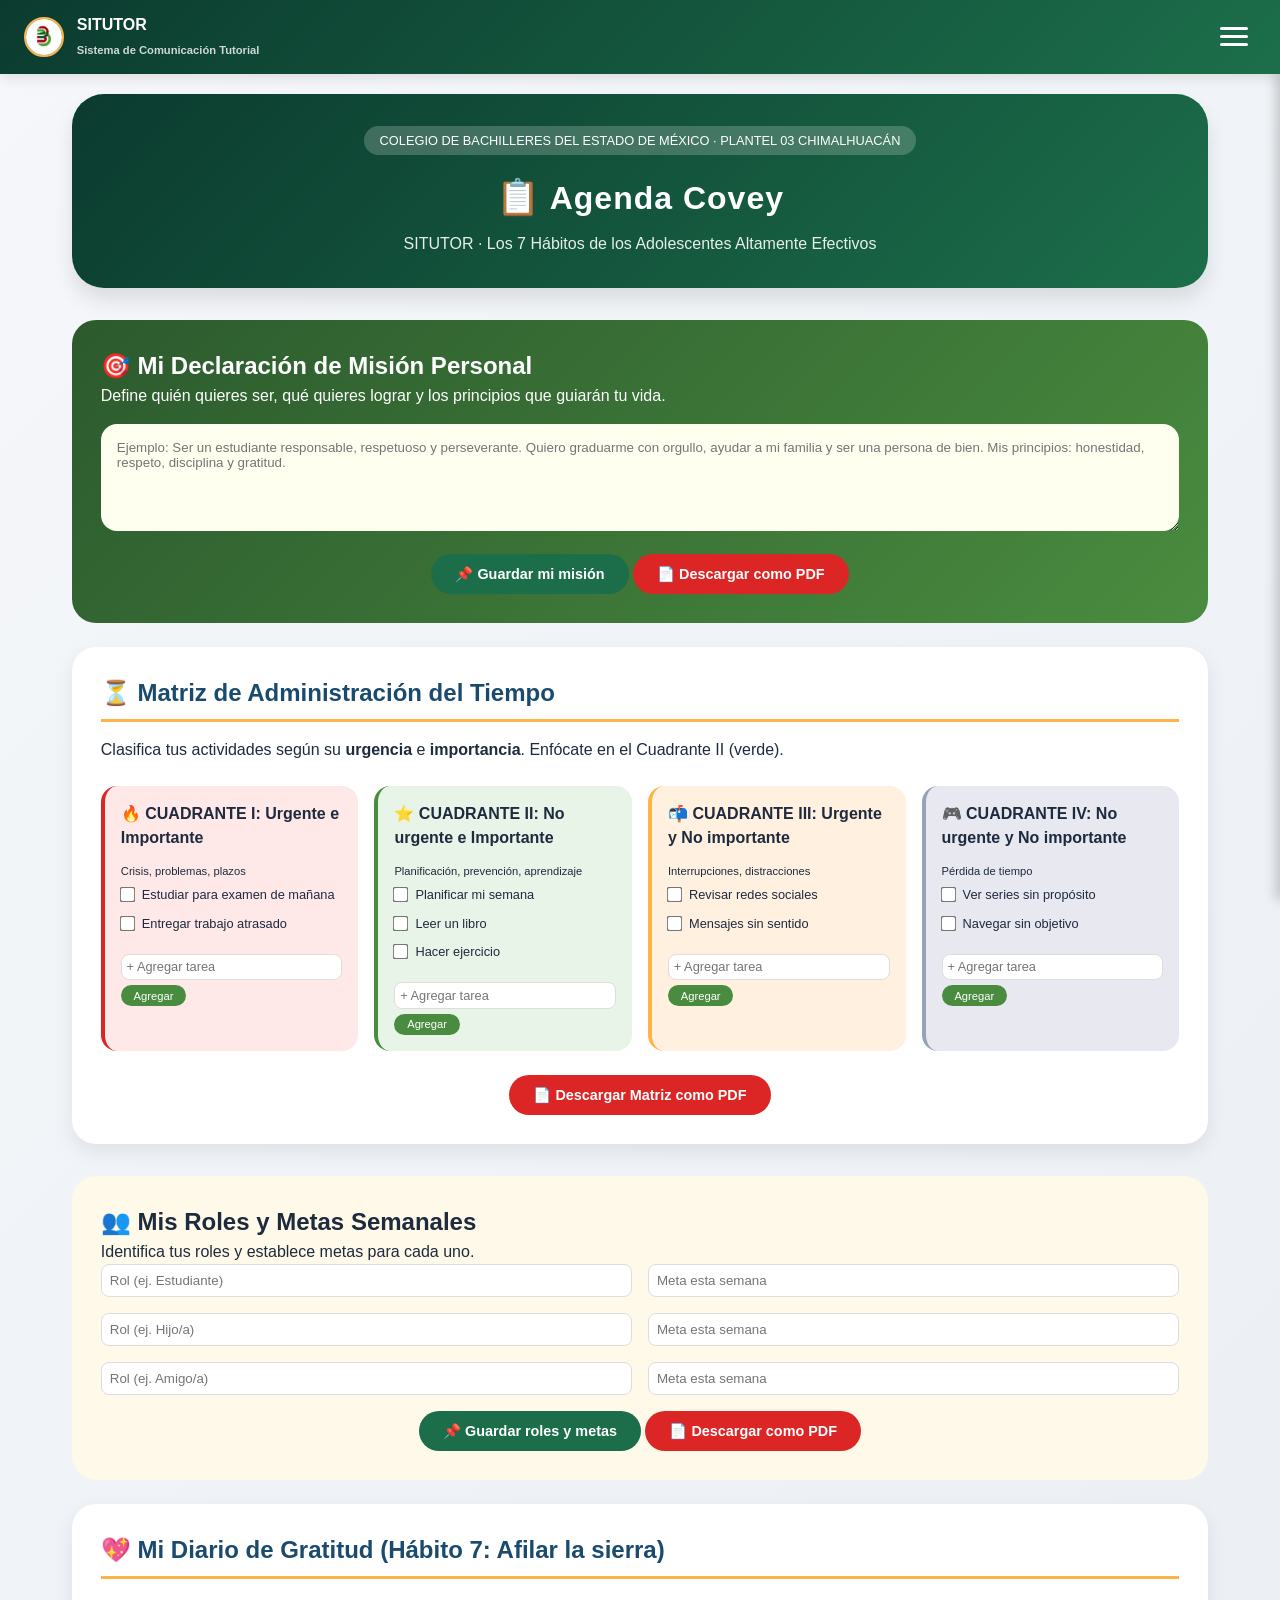
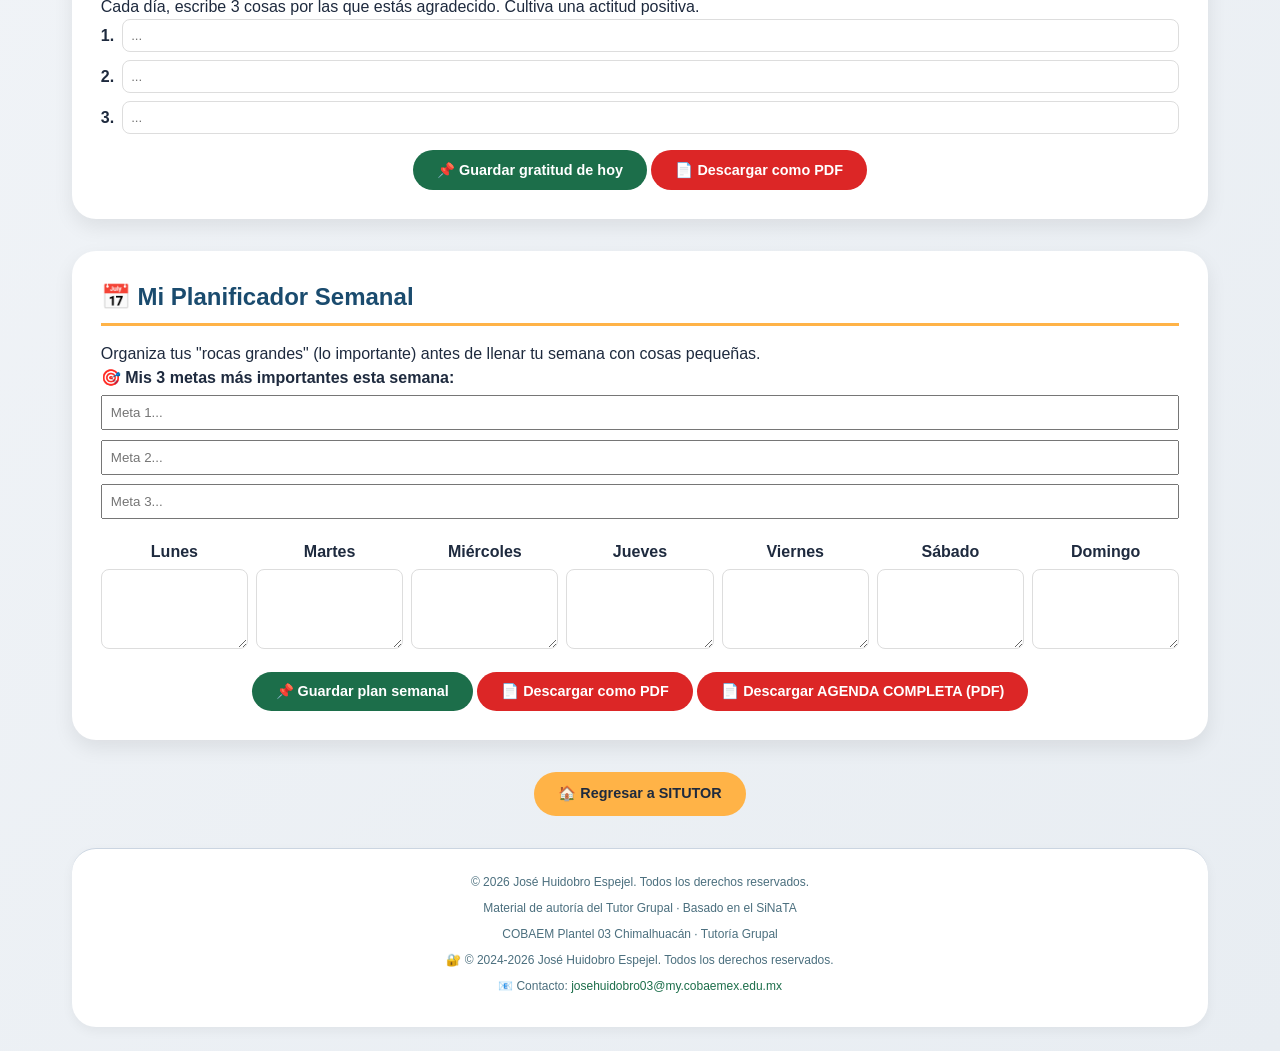
==== agenda_covey.html @ ee5efc5b "Add files via upload" ====
<!DOCTYPE html>
<html lang="es">
<head>
    <meta charset="UTF-8">
    <meta name="viewport" content="width=device-width, initial-scale=1.0, user-scalable=yes">
    <title>SITUTOR | Agenda Covey | Los 7 Hábitos | COBAEM</title>
    <style>
        * {
            margin: 0;
            padding: 0;
            box-sizing: border-box;
        }

        body {
            font-family: 'Segoe UI', Roboto, 'Helvetica Neue', sans-serif;
            background: linear-gradient(135deg, #f5f7fa 0%, #e8edf2 100%);
            color: #1e2a3e;
            line-height: 1.5;
            padding-top: 70px;
        }

        .container {
            max-width: 1200px;
            margin: 0 auto;
            padding: 1.5rem 2rem;
        }

        /* ========== MENÚ DE HAMBURGUESA FIJO ========== */
        .menu-fijo {
            position: fixed;
            top: 0;
            left: 0;
            width: 100%;
            background: linear-gradient(135deg, #0b3b2f 0%, #1c6e4a 100%);
            color: white;
            padding: 0.8rem 1.5rem;
            display: flex;
            justify-content: space-between;
            align-items: center;
            z-index: 1000;
            box-shadow: 0 4px 12px rgba(0,0,0,0.1);
        }

        .logo-menu {
            display: flex;
            align-items: center;
            gap: 0.8rem;
        }

        .logo-menu-img {
            width: 40px;
            height: 40px;
            border-radius: 50%;
            object-fit: cover;
            border: 2px solid #ffb347;
            background: white;
        }

        .logo-menu-text {
            font-weight: 600;
            font-size: 1rem;
        }

        .logo-menu-text small {
            font-size: 0.7rem;
            opacity: 0.8;
        }

        .hamburguesa {
            background: none;
            border: none;
            cursor: pointer;
            padding: 0.5rem;
            display: flex;
            flex-direction: column;
            gap: 5px;
            z-index: 1001;
        }

        .hamburguesa span {
            width: 28px;
            height: 3px;
            background: white;
            border-radius: 3px;
            transition: all 0.3s ease;
        }

        .hamburguesa.active span:nth-child(1) {
            transform: rotate(45deg) translate(5px, 6px);
        }

        .hamburguesa.active span:nth-child(2) {
            opacity: 0;
        }

        .hamburguesa.active span:nth-child(3) {
            transform: rotate(-45deg) translate(5px, -6px);
        }

        .menu-panel {
            position: fixed;
            top: 0;
            right: -280px;
            width: 280px;
            height: 100vh;
            background: linear-gradient(180deg, #0b3b2f 0%, #1c6e4a 100%);
            z-index: 999;
            transition: right 0.3s ease;
            padding-top: 5rem;
            box-shadow: -4px 0 12px rgba(0,0,0,0.2);
        }

        .menu-panel.open {
            right: 0;
        }

        .menu-panel ul {
            list-style: none;
            padding: 0 1rem;
        }

        .menu-panel li {
            margin-bottom: 1rem;
        }

        .menu-panel a {
            color: white;
            text-decoration: none;
            font-size: 1rem;
            font-weight: 500;
            display: flex;
            align-items: center;
            gap: 0.8rem;
            padding: 0.8rem;
            border-radius: 1rem;
            transition: background 0.2s;
        }

        .menu-panel a:hover {
            background: rgba(255,255,255,0.2);
        }

        .menu-overlay {
            position: fixed;
            top: 0;
            left: 0;
            width: 100%;
            height: 100%;
            background: rgba(0,0,0,0.5);
            z-index: 998;
            display: none;
        }

        .menu-overlay.active {
            display: block;
        }

        /* ========== HEADER PRINCIPAL ========== */
        .header {
            background: linear-gradient(135deg, #0b3b2f 0%, #1c6e4a 100%);
            color: white;
            border-radius: 2rem;
            padding: 2rem;
            margin-bottom: 2rem;
            text-align: center;
            box-shadow: 0 12px 20px rgba(0,0,0,0.1);
        }

        .header h1 {
            font-size: 2rem;
            margin-bottom: 0.5rem;
            letter-spacing: 1px;
        }

        .header h1 span {
            font-size: 2.2rem;
        }

        .header p {
            opacity: 0.9;
            font-size: 1rem;
            max-width: 700px;
            margin: 0 auto;
        }

        .school-badge {
            background: rgba(255,255,255,0.2);
            display: inline-block;
            padding: 0.3rem 1rem;
            border-radius: 40px;
            font-size: 0.8rem;
            margin-bottom: 1rem;
        }

        /* ========== SECCIONES ========== */
        .seccion {
            border-radius: 1.5rem;
            padding: 1.8rem;
            margin-bottom: 2rem;
            box-shadow: 0 8px 20px rgba(0,0,0,0.08);
            transition: transform 0.2s;
            background: white;
        }

        .seccion:hover {
            transform: translateY(-3px);
        }

        .seccion h2 {
            font-size: 1.5rem;
            margin-bottom: 1rem;
            display: flex;
            align-items: center;
            gap: 0.8rem;
            border-bottom: 3px solid #ffb347;
            padding-bottom: 0.5rem;
            color: #1a4b6e;
        }

        .seccion h3 {
            color: #2c7da0;
            margin: 1rem 0 0.5rem;
            font-size: 1.2rem;
        }

        /* Matriz de tiempo - 4 cuadrantes */
        .matriz-tiempo {
            display: grid;
            grid-template-columns: repeat(auto-fit, minmax(250px, 1fr));
            gap: 1rem;
            margin: 1.5rem 0;
        }

        .cuadrante {
            padding: 1rem;
            border-radius: 1rem;
            min-height: 220px;
        }

        .cuadrante h4 {
            margin-bottom: 0.8rem;
            font-size: 1rem;
        }

        .cuadrante ul {
            list-style: none;
            margin-bottom: 0.5rem;
        }

        .cuadrante li {
            font-size: 0.8rem;
            padding: 0.3rem 0;
            display: flex;
            align-items: center;
            gap: 0.5rem;
        }

        .cuadrante input[type="checkbox"] {
            transform: scale(1.2);
            cursor: pointer;
        }

        .cuadrante input[type="text"] {
            width: 100%;
            padding: 0.3rem;
            border: 1px solid #ddd;
            border-radius: 0.5rem;
            font-size: 0.8rem;
            margin-top: 0.5rem;
        }

        .cuadrante-i { background: #ffe8e8; border-left: 4px solid #dc2626; }
        .cuadrante-ii { background: #e8f4e8; border-left: 4px solid #4a8c3f; }
        .cuadrante-iii { background: #fff0e0; border-left: 4px solid #ffb347; }
        .cuadrante-iv { background: #e8e8f0; border-left: 4px solid #94a3b8; }

        /* Misión */
        .mision-section {
            background: linear-gradient(135deg, #2c5a2e 0%, #4a8c3f 100%);
            color: white;
            border-radius: 1.5rem;
            padding: 1.8rem;
            margin-bottom: 1.5rem;
        }

        .mision-section textarea {
            width: 100%;
            padding: 1rem;
            border-radius: 1rem;
            border: none;
            font-family: inherit;
            margin-top: 1rem;
            background: #fffff0;
            resize: vertical;
        }

        /* Roles */
        .roles-section {
            background: #fef9e8;
            border-radius: 1.5rem;
            padding: 1.8rem;
            margin-bottom: 1.5rem;
        }

        .rol-item {
            display: flex;
            gap: 1rem;
            margin-bottom: 1rem;
            flex-wrap: wrap;
        }

        .rol-item input {
            flex: 1;
            padding: 0.5rem;
            border: 1px solid #ddd;
            border-radius: 0.5rem;
        }

        /* Plan semanal */
        .plan-semanal-grid {
            display: grid;
            grid-template-columns: repeat(7, 1fr);
            gap: 0.5rem;
            margin-top: 1rem;
        }

        .plan-dia {
            text-align: center;
        }

        .plan-dia strong {
            display: block;
            margin-bottom: 0.3rem;
        }

        .plan-dia textarea {
            width: 100%;
            height: 80px;
            padding: 0.3rem;
            font-size: 0.7rem;
            border: 1px solid #ddd;
            border-radius: 0.5rem;
            resize: vertical;
        }

        /* Gratitud */
        .gratitud-item {
            display: flex;
            gap: 0.5rem;
            margin-bottom: 0.5rem;
            align-items: center;
        }

        .gratitud-item input {
            flex: 1;
            padding: 0.5rem;
            border: 1px solid #ddd;
            border-radius: 0.5rem;
        }

        /* Botones */
        .btn {
            padding: 0.7rem 1.5rem;
            border-radius: 2rem;
            font-weight: 600;
            text-decoration: none;
            display: inline-flex;
            align-items: center;
            gap: 0.5rem;
            cursor: pointer;
            border: none;
            font-size: 0.9rem;
        }

        .btn-primary {
            background: #1c6e4a;
            color: white;
        }

        .btn-primary:hover {
            background: #0f553b;
        }

        .btn-pdf {
            background: #dc2626;
            color: white;
        }

        .btn-pdf:hover {
            background: #b91c1c;
        }

        .btn-agregar {
            background: #4a8c3f;
            color: white;
            border: none;
            padding: 0.3rem 0.8rem;
            border-radius: 1rem;
            cursor: pointer;
            font-size: 0.7rem;
            margin-top: 0.3rem;
        }

        .botonera {
            display: flex;
            flex-wrap: wrap;
            gap: 1rem;
            justify-content: center;
            margin-top: 1rem;
        }

        .btn-regresar {
            background: #ffb347;
            color: #1e2a3e;
        }

        .btn-regresar:hover {
            background: #e6981a;
            color: white;
        }

        /* ========== FOOTER ========== */
        .footer {
            text-align: center;
            margin-top: 2rem;
            padding: 1.5rem 1rem;
            background: white;
            border-radius: 1.5rem;
            border-top: 1px solid #cbd5e1;
            box-shadow: 0 4px 12px rgba(0,0,0,0.05);
        }

        .footer-contenido {
            max-width: 800px;
            margin: 0 auto;
        }

        .footer p {
            margin-bottom: 0.5rem;
            font-size: 0.75rem;
            color: #4b6f7e;
        }

        .footer a {
            color: #1c6e4a;
            text-decoration: none;
        }

        .footer a:hover {
            text-decoration: underline;
        }

        @media (max-width: 750px) {
            .container {
                padding: 1rem;
            }
            .header h1 {
                font-size: 1.6rem;
            }
            .plan-semanal-grid {
                grid-template-columns: repeat(2, 1fr);
            }
            .matriz-tiempo {
                grid-template-columns: 1fr;
            }
            .rol-item {
                flex-direction: column;
            }
        }
    </style>
</head>
<body>
    <!-- MENÚ FIJO DE HAMBURGUESA -->
    <div class="menu-fijo">
        <div class="logo-menu">
            <img src="logo_tutor.png" alt="Logo" class="logo-menu-img" onerror="this.style.display='none'">
            <div class="logo-menu-text">
                SITUTOR<br>
                <small>Sistema de Comunicación Tutorial</small>
            </div>
        </div>
        <button class="hamburguesa" id="menuToggle">
            <span></span>
            <span></span>
            <span></span>
        </button>
    </div>

    <!-- Panel desplegable del menú -->
    <div class="menu-panel" id="menuPanel">
        <ul>
            <li><a href="index.html">🏠 Inicio</a></li>
            <li><a href="retroalimentacion_360.html">🔄 Retroalimentación 360°</a></li>
            <li><a href="index.html#seccion-recursos">📚 Recursos de apoyo</a></li>
            <li><a href="index.html#seccion-analisis">📊 Análisis de Tutoría</a></li>
        </ul>
    </div>
    <div class="menu-overlay" id="menuOverlay"></div>

    <div class="container">
        <!-- HEADER PRINCIPAL -->
        <div class="header">
            <div class="school-badge">COLEGIO DE BACHILLERES DEL ESTADO DE MÉXICO · PLANTEL 03 CHIMALHUACÁN</div>
            <h1><span>📋</span> Agenda Covey</h1>
            <p>SITUTOR · Los 7 Hábitos de los Adolescentes Altamente Efectivos</p>
        </div>

        <!-- MISIÓN PERSONAL -->
        <div class="mision-section">
            <h2 style="color:white; border-bottom-color:#ffb347;">🎯 Mi Declaración de Misión Personal</h2>
            <p style="color:white;">Define quién quieres ser, qué quieres lograr y los principios que guiarán tu vida.</p>
            <textarea id="misionTexto" rows="5" placeholder="Ejemplo: Ser un estudiante responsable, respetuoso y perseverante. Quiero graduarme con orgullo, ayudar a mi familia y ser una persona de bien. Mis principios: honestidad, respeto, disciplina y gratitud."></textarea>
            <div style="text-align: center; margin-top: 1rem;">
                <button class="btn btn-primary" onclick="guardarMision()">📌 Guardar mi misión</button>
                <button class="btn btn-pdf" onclick="generarPDF('mision')">📄 Descargar como PDF</button>
            </div>
        </div>

        <!-- MATRIZ DE TIEMPO (4 CUADRANTES) -->
        <div class="seccion">
            <h2>⏳ Matriz de Administración del Tiempo</h2>
            <p>Clasifica tus actividades según su <strong>urgencia</strong> e <strong>importancia</strong>. Enfócate en el Cuadrante II (verde).</p>
            
            <div class="matriz-tiempo">
                <div class="cuadrante cuadrante-i">
                    <h4>🔥 CUADRANTE I: Urgente e Importante</h4>
                    <p style="font-size:0.7rem;">Crisis, problemas, plazos</p>
                    <ul id="c1-lista">
                        <li><input type="checkbox"> Estudiar para examen de mañana</li>
                        <li><input type="checkbox"> Entregar trabajo atrasado</li>
                    </ul>
                    <input type="text" id="c1-nueva" placeholder="+ Agregar tarea">
                    <button class="btn-agregar" onclick="agregarTarea('c1-lista','c1-nueva')">Agregar</button>
                </div>
                <div class="cuadrante cuadrante-ii">
                    <h4>⭐ CUADRANTE II: No urgente e Importante</h4>
                    <p style="font-size:0.7rem;">Planificación, prevención, aprendizaje</p>
                    <ul id="c2-lista">
                        <li><input type="checkbox"> Planificar mi semana</li>
                        <li><input type="checkbox"> Leer un libro</li>
                        <li><input type="checkbox"> Hacer ejercicio</li>
                    </ul>
                    <input type="text" id="c2-nueva" placeholder="+ Agregar tarea">
                    <button class="btn-agregar" onclick="agregarTarea('c2-lista','c2-nueva')">Agregar</button>
                </div>
                <div class="cuadrante cuadrante-iii">
                    <h4>📬 CUADRANTE III: Urgente y No importante</h4>
                    <p style="font-size:0.7rem;">Interrupciones, distracciones</p>
                    <ul id="c3-lista">
                        <li><input type="checkbox"> Revisar redes sociales</li>
                        <li><input type="checkbox"> Mensajes sin sentido</li>
                    </ul>
                    <input type="text" id="c3-nueva" placeholder="+ Agregar tarea">
                    <button class="btn-agregar" onclick="agregarTarea('c3-lista','c3-nueva')">Agregar</button>
                </div>
                <div class="cuadrante cuadrante-iv">
                    <h4>🎮 CUADRANTE IV: No urgente y No importante</h4>
                    <p style="font-size:0.7rem;">Pérdida de tiempo</p>
                    <ul id="c4-lista">
                        <li><input type="checkbox"> Ver series sin propósito</li>
                        <li><input type="checkbox"> Navegar sin objetivo</li>
                    </ul>
                    <input type="text" id="c4-nueva" placeholder="+ Agregar tarea">
                    <button class="btn-agregar" onclick="agregarTarea('c4-lista','c4-nueva')">Agregar</button>
                </div>
            </div>
            <div style="text-align: center; margin-top: 1rem;">
                <button class="btn btn-pdf" onclick="generarPDF('matriz')">📄 Descargar Matriz como PDF</button>
            </div>
        </div>

        <!-- ROLES Y METAS -->
        <div class="roles-section">
            <h2>👥 Mis Roles y Metas Semanales</h2>
            <p>Identifica tus roles y establece metas para cada uno.</p>
            <div id="roles-container">
                <div class="rol-item"><input type="text" id="rol1" placeholder="Rol (ej. Estudiante)"><input type="text" id="meta1" placeholder="Meta esta semana"></div>
                <div class="rol-item"><input type="text" id="rol2" placeholder="Rol (ej. Hijo/a)"><input type="text" id="meta2" placeholder="Meta esta semana"></div>
                <div class="rol-item"><input type="text" id="rol3" placeholder="Rol (ej. Amigo/a)"><input type="text" id="meta3" placeholder="Meta esta semana"></div>
            </div>
            <div style="text-align: center;">
                <button class="btn btn-primary" onclick="guardarRoles()">📌 Guardar roles y metas</button>
                <button class="btn btn-pdf" onclick="generarPDF('roles')">📄 Descargar como PDF</button>
            </div>
        </div>

        <!-- DIARIO DE GRATITUD -->
        <div class="seccion">
            <h2>💖 Mi Diario de Gratitud (Hábito 7: Afilar la sierra)</h2>
            <p>Cada día, escribe 3 cosas por las que estás agradecido. Cultiva una actitud positiva.</p>
            <div class="gratitud-item"><strong>1.</strong> <input type="text" id="gratitud1" placeholder="..."></div>
            <div class="gratitud-item"><strong>2.</strong> <input type="text" id="gratitud2" placeholder="..."></div>
            <div class="gratitud-item"><strong>3.</strong> <input type="text" id="gratitud3" placeholder="..."></div>
            <div style="text-align: center; margin-top: 1rem;">
                <button class="btn btn-primary" onclick="guardarGratitud()">📌 Guardar gratitud de hoy</button>
                <button class="btn btn-pdf" onclick="generarPDF('gratitud')">📄 Descargar como PDF</button>
            </div>
        </div>

        <!-- PLANIFICADOR SEMANAL -->
        <div class="seccion">
            <h2>📅 Mi Planificador Semanal</h2>
            <p>Organiza tus "rocas grandes" (lo importante) antes de llenar tu semana con cosas pequeñas.</p>
            <div style="margin-bottom: 1rem;">
                <label><strong>🎯 Mis 3 metas más importantes esta semana:</strong></label>
                <input type="text" id="metaSemana1" style="width:100%; margin:0.3rem 0; padding:0.5rem;" placeholder="Meta 1...">
                <input type="text" id="metaSemana2" style="width:100%; margin:0.3rem 0; padding:0.5rem;" placeholder="Meta 2...">
                <input type="text" id="metaSemana3" style="width:100%; margin:0.3rem 0; padding:0.5rem;" placeholder="Meta 3...">
            </div>
            <div class="plan-semanal-grid">
                <div class="plan-dia"><strong>Lunes</strong><textarea id="lun" rows="3"></textarea></div>
                <div class="plan-dia"><strong>Martes</strong><textarea id="mar" rows="3"></textarea></div>
                <div class="plan-dia"><strong>Miércoles</strong><textarea id="mie" rows="3"></textarea></div>
                <div class="plan-dia"><strong>Jueves</strong><textarea id="jue" rows="3"></textarea></div>
                <div class="plan-dia"><strong>Viernes</strong><textarea id="vie" rows="3"></textarea></div>
                <div class="plan-dia"><strong>Sábado</strong><textarea id="sab" rows="3"></textarea></div>
                <div class="plan-dia"><strong>Domingo</strong><textarea id="dom" rows="3"></textarea></div>
            </div>
            <div style="text-align: center; margin-top: 1rem;">
                <button class="btn btn-primary" onclick="guardarPlanSemanal()">📌 Guardar plan semanal</button>
                <button class="btn btn-pdf" onclick="generarPDF('semanal')">📄 Descargar como PDF</button>
                <button class="btn btn-pdf" onclick="generarPDFCompleto()">📄 Descargar AGENDA COMPLETA (PDF)</button>
            </div>
        </div>

        <!-- BOTONES DE NAVEGACIÓN -->
        <div class="botonera">
            <a href="index.html" class="btn btn-regresar">🏠 Regresar a SITUTOR</a>
        </div>

        <!-- FOOTER -->
        <footer class="footer">
            <div class="footer-contenido">
                <p>© 2026 José Huidobro Espejel. Todos los derechos reservados.</p>
                <p>Material de autoría del Tutor Grupal · Basado en el SiNaTA</p>
                <p>COBAEM Plantel 03 Chimalhuacán · Tutoría Grupal</p>
                <p>🔐 © 2024-2026 José Huidobro Espejel. Todos los derechos reservados.</p>
                <p>📧 Contacto: <a href="mailto:josehuidobro03@my.cobaemex.edu.mx">josehuidobro03@my.cobaemex.edu.mx</a></p>
            </div>
        </footer>
    </div>

    <script>
        // ==================== MENÚ DE HAMBURGUESA ====================
        const menuToggle = document.getElementById('menuToggle');
        const menuPanel = document.getElementById('menuPanel');
        const menuOverlay = document.getElementById('menuOverlay');

        function closeMenu() {
            menuPanel.classList.remove('open');
            menuOverlay.classList.remove('active');
            menuToggle.classList.remove('active');
        }

        function openMenu() {
            menuPanel.classList.add('open');
            menuOverlay.classList.add('active');
            menuToggle.classList.add('active');
        }

        menuToggle.addEventListener('click', () => {
            if (menuPanel.classList.contains('open')) {
                closeMenu();
            } else {
                openMenu();
            }
        });

        menuOverlay.addEventListener('click', closeMenu);

        // ==================== AGREGAR TAREAS A MATRIZ ====================
        function agregarTarea(listaId, inputId) {
            const input = document.getElementById(inputId);
            const texto = input.value.trim();
            if (texto === "") return;
            const lista = document.getElementById(listaId);
            const nuevoItem = document.createElement('li');
            nuevoItem.innerHTML = `<input type="checkbox"> ${texto}`;
            lista.appendChild(nuevoItem);
            input.value = "";
            guardarMatriz();
        }

        function guardarMatriz() {
            const data = {
                c1: document.getElementById('c1-lista').innerHTML,
                c2: document.getElementById('c2-lista').innerHTML,
                c3: document.getElementById('c3-lista').innerHTML,
                c4: document.getElementById('c4-lista').innerHTML
            };
            localStorage.setItem('situtorMatrizCovey', JSON.stringify(data));
        }

        function cargarMatriz() {
            const guardado = localStorage.getItem('situtorMatrizCovey');
            if (guardado) {
                const data = JSON.parse(guardado);
                document.getElementById('c1-lista').innerHTML = data.c1;
                document.getElementById('c2-lista').innerHTML = data.c2;
                document.getElementById('c3-lista').innerHTML = data.c3;
                document.getElementById('c4-lista').innerHTML = data.c4;
            }
        }

        // ==================== MISIÓN ====================
        function guardarMision() {
            localStorage.setItem('situtorMisionPersonal', document.getElementById('misionTexto').value);
            alert('✅ Misión guardada en SITUTOR');
        }
        function cargarMision() {
            const m = localStorage.getItem('situtorMisionPersonal');
            if (m) document.getElementById('misionTexto').value = m;
        }

        // ==================== ROLES ====================
        function guardarRoles() {
            for(let i=1;i<=3;i++) {
                localStorage.setItem(`situtorRol${i}`, document.getElementById(`rol${i}`).value);
                localStorage.setItem(`situtorMeta${i}`, document.getElementById(`meta${i}`).value);
            }
            alert('✅ Roles y metas guardados en SITUTOR');
        }
        function cargarRoles() {
            for(let i=1;i<=3;i++) {
                const r = localStorage.getItem(`situtorRol${i}`);
                const m = localStorage.getItem(`situtorMeta${i}`);
                if(r) document.getElementById(`rol${i}`).value = r;
                if(m) document.getElementById(`meta${i}`).value = m;
            }
        }

        // ==================== GRATITUD ====================
        function guardarGratitud() {
            for(let i=1;i<=3;i++) {
                localStorage.setItem(`situtorGratitud${i}`, document.getElementById(`gratitud${i}`).value);
            }
            alert('✅ Gratitud guardada en SITUTOR');
        }
        function cargarGratitud() {
            for(let i=1;i<=3;i++) {
                const g = localStorage.getItem(`situtorGratitud${i}`);
                if(g) document.getElementById(`gratitud${i}`).value = g;
            }
        }

        // ==================== PLAN SEMANAL ====================
        function guardarPlanSemanal() {
            for(let i=1;i<=3;i++) localStorage.setItem(`situtorMetaSemana${i}`, document.getElementById(`metaSemana${i}`).value);
            const dias = ['lun','mar','mie','jue','vie','sab','dom'];
            dias.forEach(d => localStorage.setItem(`situtorPlan_${d}`, document.getElementById(d).value));
            alert('✅ Plan semanal guardado en SITUTOR');
        }
        function cargarPlanSemanal() {
            for(let i=1;i<=3;i++) {
                const m = localStorage.getItem(`situtorMetaSemana${i}`);
                if(m) document.getElementById(`metaSemana${i}`).value = m;
            }
            const dias = ['lun','mar','mie','jue','vie','sab','dom'];
            dias.forEach(d => {
                const p = localStorage.getItem(`situtorPlan_${d}`);
                if(p) document.getElementById(d).value = p;
            });
        }

        // ==================== GENERAR PDF POR SECCIÓN ====================
        function generarPDF(seccion) {
            let contenido = '';
            const fecha = new Date().toLocaleDateString();
            let nombreAlumno = prompt("Escribe tu nombre para personalizar el PDF:", "Mi nombre");
            if (!nombreAlumno) nombreAlumno = "Estudiante";

            if (seccion === 'matriz') {
                contenido = document.querySelector('.matriz-tiempo').cloneNode(true);
                contenido = `<h2>⏳ Matriz de Tiempo</h2>${contenido.outerHTML}<p>💡 Enfócate en el Cuadrante II (verde): planificación, prevención y aprendizaje.</p>`;
            } else if (seccion === 'mision') {
                const mision = document.getElementById('misionTexto').value || 'No has escrito tu misión aún.';
                contenido = `<h2>🎯 Mi Declaración de Misión Personal</h2><div style="background:#f0f7f0; padding:1rem; border-radius:1rem;"><p>${mision.replace(/\n/g, '<br>')}</p></div>`;
            } else if (seccion === 'roles') {
                let rolesHtml = '<h2>👥 Mis Roles y Metas</h2><table border="1" cellpadding="8" style="border-collapse:collapse; width:100%;"><tr><th>Rol</th><th>Meta esta semana</th></tr>';
                for(let i=1;i<=3;i++) {
                    const rol = document.getElementById(`rol${i}`).value || '_________________';
                    const meta = document.getElementById(`meta${i}`).value || '_________________';
                    rolesHtml += `<tr><td>${rol}</td><td>${meta}</td></tr>`;
                }
                rolesHtml += '</table>';
                contenido = rolesHtml;
            } else if (seccion === 'gratitud') {
                const g1 = document.getElementById('gratitud1').value || '_________________';
                const g2 = document.getElementById('gratitud2').value || '_________________';
                const g3 = document.getElementById('gratitud3').value || '_________________';
                contenido = `<h2>💖 Mi Diario de Gratitud</h2><ul><li>${g1}</li><li>${g2}</li><li>${g3}</li></ul>`;
            } else if (seccion === 'semanal') {
                const meta1 = document.getElementById('metaSemana1').value || '';
                const meta2 = document.getElementById('metaSemana2').value || '';
                const meta3 = document.getElementById('metaSemana3').value || '';
                let planHtml = `<h2>📅 Mi Planificador Semanal</h2><h3>🎯 Metas de la semana:</h3><ul><li>${meta1}</li><li>${meta2}</li><li>${meta3}</li></ul><h3>📅 Plan día a día:</h3><table border="1" cellpadding="5" style="border-collapse:collapse; width:100%;">`;
                const dias = ['lun','mar','mie','jue','vie','sab','dom'];
                const nombres = ['Lunes','Martes','Miércoles','Jueves','Viernes','Sábado','Domingo'];
                for(let i=0;i<dias.length;i++) {
                    const texto = document.getElementById(dias[i]).value || '_________________';
                    planHtml += `<tr><td style="width:100px;"><strong>${nombres[i]}</strong></td><td>${texto.replace(/\n/g, '<br>')}</td></tr>`;
                }
                planHtml += '</table>';
                contenido = planHtml;
            }

            const htmlCompleto = `<!DOCTYPE html>
            <html><head><meta charset="UTF-8"><title>SITUTOR - ${nombreAlumno}</title>
            <style>
                body { font-family: 'Segoe UI', Arial, sans-serif; margin: 2rem; }
                h1, h2 { color: #1a4b6e; }
                .header-pdf { text-align: center; margin-bottom: 2rem; }
                .footer-pdf { text-align: center; margin-top: 2rem; font-size: 0.7rem; border-top: 1px solid #ccc; padding-top: 1rem; }
                .cuadrante { padding: 0.5rem; margin-bottom: 1rem; border-radius: 0.5rem; }
                .cuadrante-i { background: #ffe8e8; }
                .cuadrante-ii { background: #e8f4e8; }
                .cuadrante-iii { background: #fff0e0; }
                .cuadrante-iv { background: #e8e8f0; }
                table { width: 100%; border-collapse: collapse; }
                th, td { border: 1px solid #cbd5e1; padding: 0.5rem; }
            </style>
            </head>
            <body>
            <div class="header-pdf"><h1>📋 SITUTOR - Agenda Covey</h1><p><strong>Alumno/a:</strong> ${nombreAlumno}</p><p><strong>Fecha:</strong> ${fecha}</p><p>COBAEM Plantel 03 Chimalhuacán · Tutor: José Huidobro Espejel</p></div>
            ${contenido}
            <div class="footer-pdf">
                <p>© 2026 José Huidobro Espejel. Todos los derechos reservados.</p>
                <p>Material de autoría del Tutor Grupal · Basado en el SiNaTA</p>
                <p>COBAEM Plantel 03 Chimalhuacán · Tutoría Grupal</p>
                <p>🔐 © 2024-2026 José Huidobro Espejel. Todos los derechos reservados.</p>
            </div>
            </body></html>`;

            const ventana = window.open('', '_blank');
            if (!ventana) { alert('❌ Permite ventanas emergentes'); return; }
            ventana.document.write(htmlCompleto);
            ventana.document.close();
            setTimeout(() => { ventana.print(); }, 500);
        }

        function generarPDFCompleto() {
            const fecha = new Date().toLocaleDateString();
            let nombreAlumno = prompt("Escribe tu nombre para personalizar el PDF:", "Mi nombre");
            if (!nombreAlumno) nombreAlumno = "Estudiante";
            
            const matrizHTML = document.querySelector('.matriz-tiempo').cloneNode(true).outerHTML;
            const mision = document.getElementById('misionTexto').value || 'No definida';
            let rolesHtml = '<table border="1" cellpadding="8" style="border-collapse:collapse; width:100%;"><tr><th>Rol</th><th>Meta</th></tr>';
            for(let i=1;i<=3;i++) {
                rolesHtml += `<tr><td>${document.getElementById(`rol${i}`).value || '___'}</td><td>${document.getElementById(`meta${i}`).value || '___'}</td></tr>`;
            }
            rolesHtml += '</table>';
            const g1 = document.getElementById('gratitud1').value || '___';
            const g2 = document.getElementById('gratitud2').value || '___';
            const g3 = document.getElementById('gratitud3').value || '___';
            const meta1 = document.getElementById('metaSemana1').value || '';
            const meta2 = document.getElementById('metaSemana2').value || '';
            const meta3 = document.getElementById('metaSemana3').value || '';
            
            let planHtml = `<h3>Metas:</h3><ul><li>${meta1}</li><li>${meta2}</li><li>${meta3}</li></ul><h3>Plan diario:</h3><ul>`;
            const dias = ['lun','mar','mie','jue','vie','sab','dom'];
            const nombres = ['Lunes','Martes','Miércoles','Jueves','Viernes','Sábado','Domingo'];
            for(let i=0;i<dias.length;i++) {
                planHtml += `<li><strong>${nombres[i]}:</strong> ${document.getElementById(dias[i]).value || '___'}</li>`;
            }
            planHtml += '</ul>';
            
            const htmlCompleto = `<!DOCTYPE html>
            <html><head><meta charset="UTF-8"><title>SITUTOR Agenda Completa</title>
            <style>body{font-family:'Segoe UI',Arial;margin:2rem;} h1{color:#1a4b6e;text-align:center;}</style>
            </head><body>
            <h1>📋 SITUTOR - Agenda Covey</h1>
            <p><strong>Alumno:</strong> ${nombreAlumno}</p><p><strong>Fecha:</strong> ${fecha}</p>
            <h2>🎯 Mi Misión</h2><p>${mision.replace(/\n/g, '<br>')}</p>
            <h2>⏳ Matriz de Tiempo</h2>${matrizHTML}
            <h2>👥 Roles y Metas</h2>${rolesHtml}
            <h2>💖 Diario de Gratitud</h2><ul><li>${g1}</li><li>${g2}</li><li>${g3}</li></ul>
            <h2>📅 Planificador Semanal</h2>${planHtml}
            <div class="footer-pdf" style="text-align:center; margin-top:2rem;">
                <p>© 2026 José Huidobro Espejel. Todos los derechos reservados.</p>
                <p>Material de autoría del Tutor Grupal · Basado en el SiNaTA</p>
                <p>COBAEM Plantel 03 Chimalhuacán · Tutoría Grupal</p>
                <p>🔐 © 2024-2026 José Huidobro Espejel. Todos los derechos reservados.</p>
            </div>
            </body></html>`;
            
            const ventana = window.open('', '_blank');
            if (!ventana) { alert('❌ Permite ventanas emergentes'); return; }
            ventana.document.write(htmlCompleto);
            ventana.document.close();
            setTimeout(() => { ventana.print(); }, 500);
        }

        // ==================== AUTO GUARDADO Y CARGA INICIAL ====================
        function setupAutoSave() {
            const cuadrantes = ['c1-lista', 'c2-lista', 'c3-lista', 'c4-lista'];
            cuadrantes.forEach(c => {
                const observer = new MutationObserver(() => guardarMatriz());
                observer.observe(document.getElementById(c), { childList: true, subtree: true });
            });
        }

        cargarMatriz();
        cargarMision();
        cargarRoles();
        cargarGratitud();
        cargarPlanSemanal();
        setupAutoSave();
    </script>
</body>
</html>
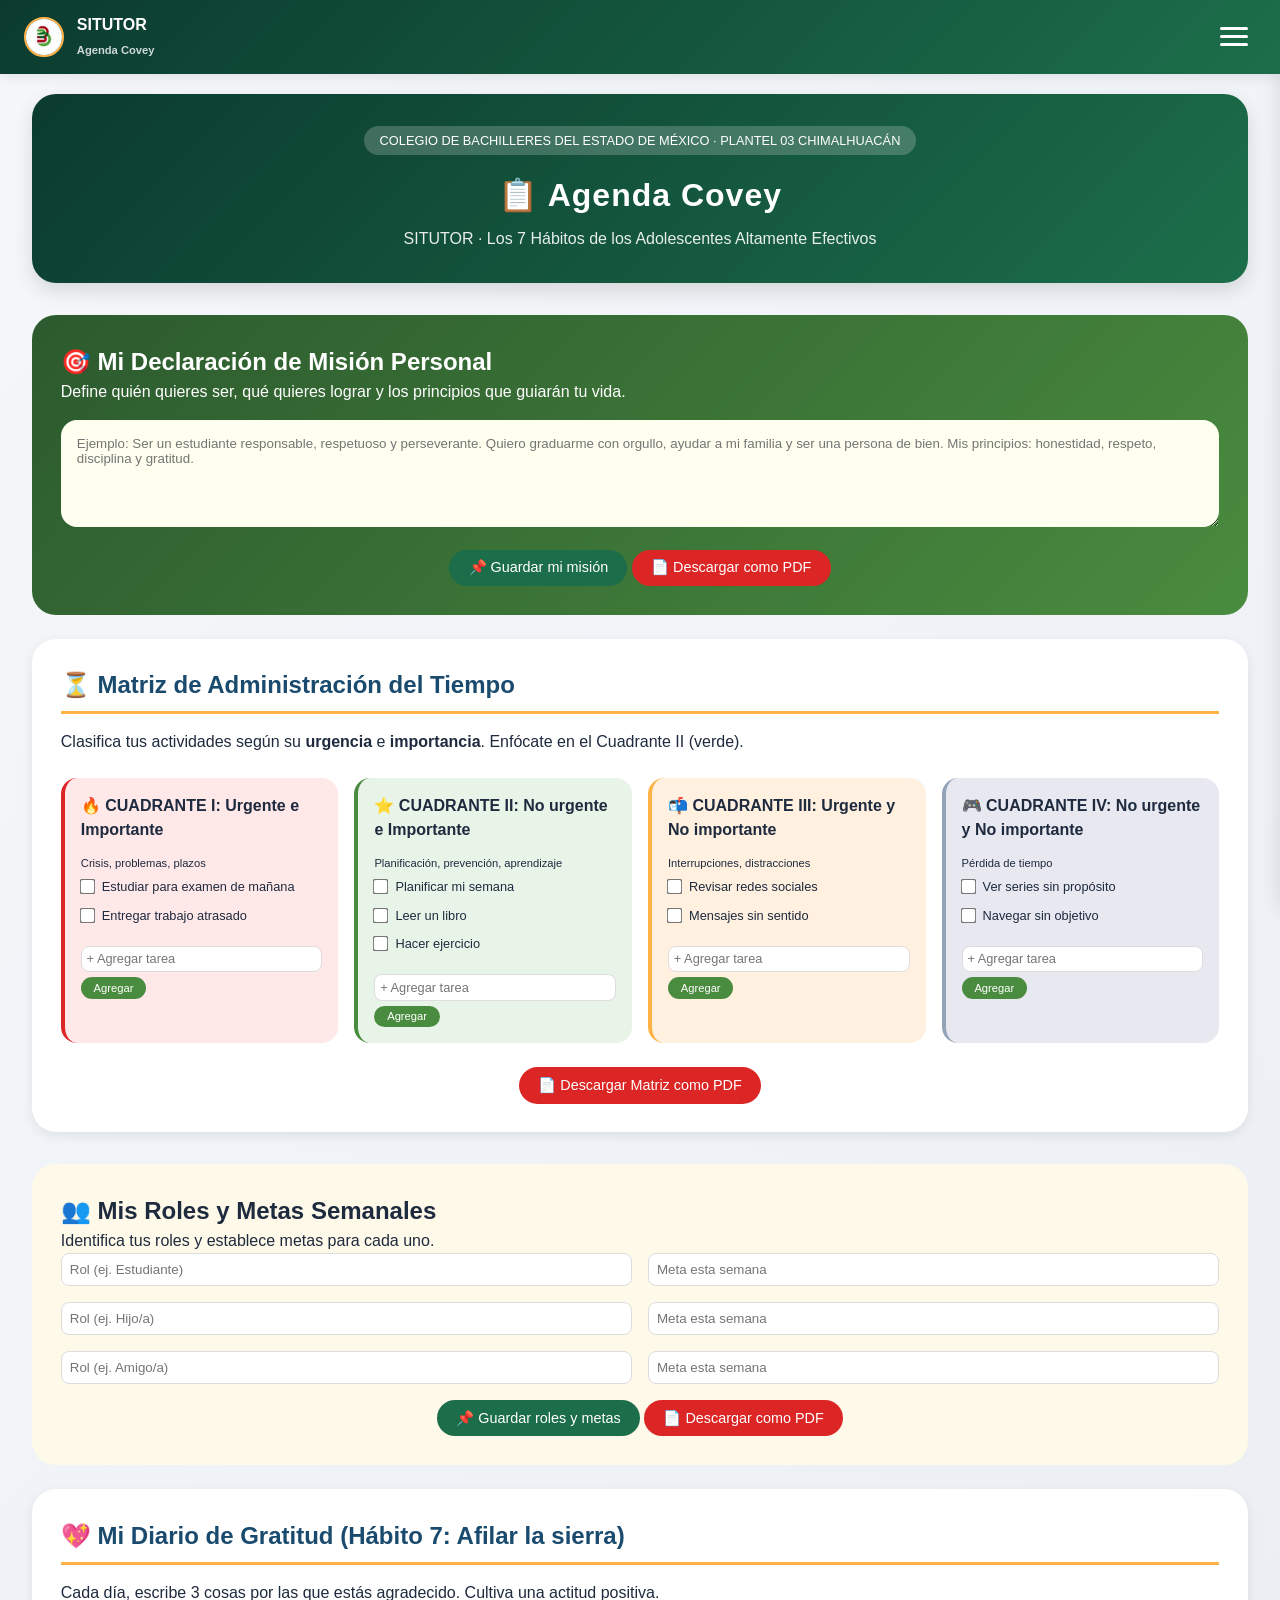
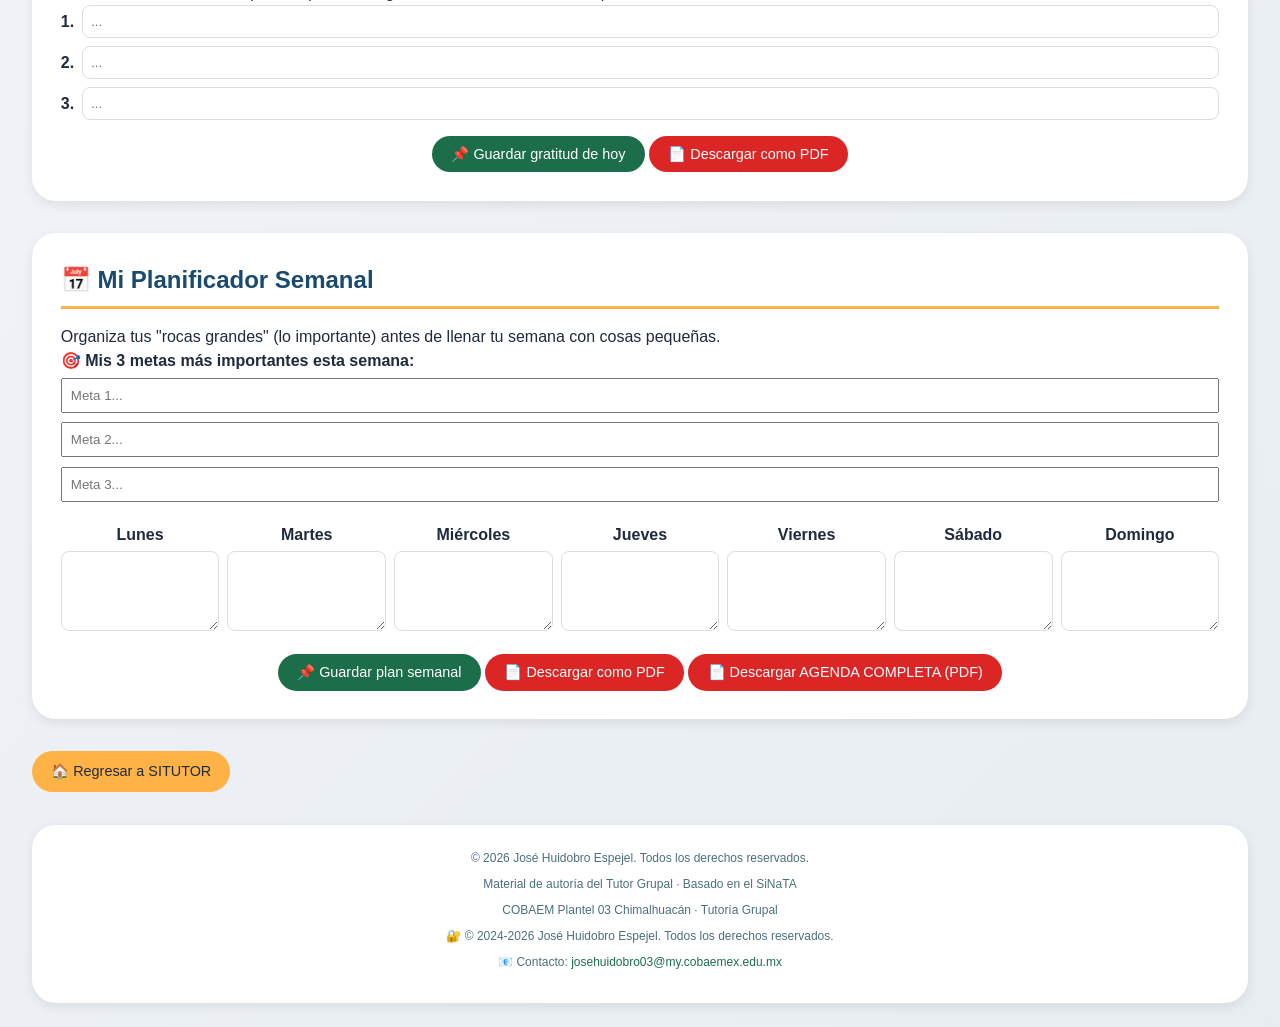
==== commit e39d5a93: "Add files via upload" ====
--- a/agenda_covey.html
+++ b/agenda_covey.html
@@ -4,225 +4,12 @@
     <meta charset="UTF-8">
     <meta name="viewport" content="width=device-width, initial-scale=1.0, user-scalable=yes">
     <title>SITUTOR | Agenda Covey | Los 7 Hábitos | COBAEM</title>
+    
+    <!-- CSS externo común -->
+    <link rel="stylesheet" href="situtor.css">
+    
+    <!-- Estilos específicos de la agenda -->
     <style>
-        * {
-            margin: 0;
-            padding: 0;
-            box-sizing: border-box;
-        }
-
-        body {
-            font-family: 'Segoe UI', Roboto, 'Helvetica Neue', sans-serif;
-            background: linear-gradient(135deg, #f5f7fa 0%, #e8edf2 100%);
-            color: #1e2a3e;
-            line-height: 1.5;
-            padding-top: 70px;
-        }
-
-        .container {
-            max-width: 1200px;
-            margin: 0 auto;
-            padding: 1.5rem 2rem;
-        }
-
-        /* ========== MENÚ DE HAMBURGUESA FIJO ========== */
-        .menu-fijo {
-            position: fixed;
-            top: 0;
-            left: 0;
-            width: 100%;
-            background: linear-gradient(135deg, #0b3b2f 0%, #1c6e4a 100%);
-            color: white;
-            padding: 0.8rem 1.5rem;
-            display: flex;
-            justify-content: space-between;
-            align-items: center;
-            z-index: 1000;
-            box-shadow: 0 4px 12px rgba(0,0,0,0.1);
-        }
-
-        .logo-menu {
-            display: flex;
-            align-items: center;
-            gap: 0.8rem;
-        }
-
-        .logo-menu-img {
-            width: 40px;
-            height: 40px;
-            border-radius: 50%;
-            object-fit: cover;
-            border: 2px solid #ffb347;
-            background: white;
-        }
-
-        .logo-menu-text {
-            font-weight: 600;
-            font-size: 1rem;
-        }
-
-        .logo-menu-text small {
-            font-size: 0.7rem;
-            opacity: 0.8;
-        }
-
-        .hamburguesa {
-            background: none;
-            border: none;
-            cursor: pointer;
-            padding: 0.5rem;
-            display: flex;
-            flex-direction: column;
-            gap: 5px;
-            z-index: 1001;
-        }
-
-        .hamburguesa span {
-            width: 28px;
-            height: 3px;
-            background: white;
-            border-radius: 3px;
-            transition: all 0.3s ease;
-        }
-
-        .hamburguesa.active span:nth-child(1) {
-            transform: rotate(45deg) translate(5px, 6px);
-        }
-
-        .hamburguesa.active span:nth-child(2) {
-            opacity: 0;
-        }
-
-        .hamburguesa.active span:nth-child(3) {
-            transform: rotate(-45deg) translate(5px, -6px);
-        }
-
-        .menu-panel {
-            position: fixed;
-            top: 0;
-            right: -280px;
-            width: 280px;
-            height: 100vh;
-            background: linear-gradient(180deg, #0b3b2f 0%, #1c6e4a 100%);
-            z-index: 999;
-            transition: right 0.3s ease;
-            padding-top: 5rem;
-            box-shadow: -4px 0 12px rgba(0,0,0,0.2);
-        }
-
-        .menu-panel.open {
-            right: 0;
-        }
-
-        .menu-panel ul {
-            list-style: none;
-            padding: 0 1rem;
-        }
-
-        .menu-panel li {
-            margin-bottom: 1rem;
-        }
-
-        .menu-panel a {
-            color: white;
-            text-decoration: none;
-            font-size: 1rem;
-            font-weight: 500;
-            display: flex;
-            align-items: center;
-            gap: 0.8rem;
-            padding: 0.8rem;
-            border-radius: 1rem;
-            transition: background 0.2s;
-        }
-
-        .menu-panel a:hover {
-            background: rgba(255,255,255,0.2);
-        }
-
-        .menu-overlay {
-            position: fixed;
-            top: 0;
-            left: 0;
-            width: 100%;
-            height: 100%;
-            background: rgba(0,0,0,0.5);
-            z-index: 998;
-            display: none;
-        }
-
-        .menu-overlay.active {
-            display: block;
-        }
-
-        /* ========== HEADER PRINCIPAL ========== */
-        .header {
-            background: linear-gradient(135deg, #0b3b2f 0%, #1c6e4a 100%);
-            color: white;
-            border-radius: 2rem;
-            padding: 2rem;
-            margin-bottom: 2rem;
-            text-align: center;
-            box-shadow: 0 12px 20px rgba(0,0,0,0.1);
-        }
-
-        .header h1 {
-            font-size: 2rem;
-            margin-bottom: 0.5rem;
-            letter-spacing: 1px;
-        }
-
-        .header h1 span {
-            font-size: 2.2rem;
-        }
-
-        .header p {
-            opacity: 0.9;
-            font-size: 1rem;
-            max-width: 700px;
-            margin: 0 auto;
-        }
-
-        .school-badge {
-            background: rgba(255,255,255,0.2);
-            display: inline-block;
-            padding: 0.3rem 1rem;
-            border-radius: 40px;
-            font-size: 0.8rem;
-            margin-bottom: 1rem;
-        }
-
-        /* ========== SECCIONES ========== */
-        .seccion {
-            border-radius: 1.5rem;
-            padding: 1.8rem;
-            margin-bottom: 2rem;
-            box-shadow: 0 8px 20px rgba(0,0,0,0.08);
-            transition: transform 0.2s;
-            background: white;
-        }
-
-        .seccion:hover {
-            transform: translateY(-3px);
-        }
-
-        .seccion h2 {
-            font-size: 1.5rem;
-            margin-bottom: 1rem;
-            display: flex;
-            align-items: center;
-            gap: 0.8rem;
-            border-bottom: 3px solid #ffb347;
-            padding-bottom: 0.5rem;
-            color: #1a4b6e;
-        }
-
-        .seccion h3 {
-            color: #2c7da0;
-            margin: 1rem 0 0.5rem;
-            font-size: 1.2rem;
-        }
-
         /* Matriz de tiempo - 4 cuadrantes */
         .matriz-tiempo {
             display: grid;
@@ -358,38 +145,7 @@
             border-radius: 0.5rem;
         }
 
-        /* Botones */
-        .btn {
-            padding: 0.7rem 1.5rem;
-            border-radius: 2rem;
-            font-weight: 600;
-            text-decoration: none;
-            display: inline-flex;
-            align-items: center;
-            gap: 0.5rem;
-            cursor: pointer;
-            border: none;
-            font-size: 0.9rem;
-        }
-
-        .btn-primary {
-            background: #1c6e4a;
-            color: white;
-        }
-
-        .btn-primary:hover {
-            background: #0f553b;
-        }
-
-        .btn-pdf {
-            background: #dc2626;
-            color: white;
-        }
-
-        .btn-pdf:hover {
-            background: #b91c1c;
-        }
-
+        /* Botón agregar */
         .btn-agregar {
             background: #4a8c3f;
             color: white;
@@ -401,62 +157,7 @@
             margin-top: 0.3rem;
         }
 
-        .botonera {
-            display: flex;
-            flex-wrap: wrap;
-            gap: 1rem;
-            justify-content: center;
-            margin-top: 1rem;
-        }
-
-        .btn-regresar {
-            background: #ffb347;
-            color: #1e2a3e;
-        }
-
-        .btn-regresar:hover {
-            background: #e6981a;
-            color: white;
-        }
-
-        /* ========== FOOTER ========== */
-        .footer {
-            text-align: center;
-            margin-top: 2rem;
-            padding: 1.5rem 1rem;
-            background: white;
-            border-radius: 1.5rem;
-            border-top: 1px solid #cbd5e1;
-            box-shadow: 0 4px 12px rgba(0,0,0,0.05);
-        }
-
-        .footer-contenido {
-            max-width: 800px;
-            margin: 0 auto;
-        }
-
-        .footer p {
-            margin-bottom: 0.5rem;
-            font-size: 0.75rem;
-            color: #4b6f7e;
-        }
-
-        .footer a {
-            color: #1c6e4a;
-            text-decoration: none;
-        }
-
-        .footer a:hover {
-            text-decoration: underline;
-        }
-
         @media (max-width: 750px) {
-            .container {
-                padding: 1rem;
-            }
-            .header h1 {
-                font-size: 1.6rem;
-            }
             .plan-semanal-grid {
                 grid-template-columns: repeat(2, 1fr);
             }
@@ -474,19 +175,11 @@
     <div class="menu-fijo">
         <div class="logo-menu">
             <img src="logo_tutor.png" alt="Logo" class="logo-menu-img" onerror="this.style.display='none'">
-            <div class="logo-menu-text">
-                SITUTOR<br>
-                <small>Sistema de Comunicación Tutorial</small>
-            </div>
-        </div>
-        <button class="hamburguesa" id="menuToggle">
-            <span></span>
-            <span></span>
-            <span></span>
-        </button>
+            <div class="logo-menu-text">SITUTOR<br><small>Agenda Covey</small></div>
+        </div>
+        <button class="hamburguesa" id="menuToggle"><span></span><span></span><span></span></button>
     </div>
 
-    <!-- Panel desplegable del menú -->
     <div class="menu-panel" id="menuPanel">
         <ul>
             <li><a href="index.html">🏠 Inicio</a></li>
@@ -501,7 +194,7 @@
         <!-- HEADER PRINCIPAL -->
         <div class="header">
             <div class="school-badge">COLEGIO DE BACHILLERES DEL ESTADO DE MÉXICO · PLANTEL 03 CHIMALHUACÁN</div>
-            <h1><span>📋</span> Agenda Covey</h1>
+            <h1>📋 Agenda Covey</h1>
             <p>SITUTOR · Los 7 Hábitos de los Adolescentes Altamente Efectivos</p>
         </div>
 
@@ -641,31 +334,13 @@
     </div>
 
     <script>
-        // ==================== MENÚ DE HAMBURGUESA ====================
+        // Menú de hamburguesa
         const menuToggle = document.getElementById('menuToggle');
         const menuPanel = document.getElementById('menuPanel');
         const menuOverlay = document.getElementById('menuOverlay');
-
-        function closeMenu() {
-            menuPanel.classList.remove('open');
-            menuOverlay.classList.remove('active');
-            menuToggle.classList.remove('active');
-        }
-
-        function openMenu() {
-            menuPanel.classList.add('open');
-            menuOverlay.classList.add('active');
-            menuToggle.classList.add('active');
-        }
-
-        menuToggle.addEventListener('click', () => {
-            if (menuPanel.classList.contains('open')) {
-                closeMenu();
-            } else {
-                openMenu();
-            }
-        });
-
+        function closeMenu() { menuPanel.classList.remove('open'); menuOverlay.classList.remove('active'); menuToggle.classList.remove('active'); }
+        function openMenu() { menuPanel.classList.add('open'); menuOverlay.classList.add('active'); menuToggle.classList.add('active'); }
+        menuToggle.addEventListener('click', () => { menuPanel.classList.contains('open') ? closeMenu() : openMenu(); });
         menuOverlay.addEventListener('click', closeMenu);
 
         // ==================== AGREGAR TAREAS A MATRIZ ====================
@@ -845,7 +520,7 @@
             
             const matrizHTML = document.querySelector('.matriz-tiempo').cloneNode(true).outerHTML;
             const mision = document.getElementById('misionTexto').value || 'No definida';
-            let rolesHtml = '<table border="1" cellpadding="8" style="border-collapse:collapse; width:100%;"><tr><th>Rol</th><th>Meta</th></tr>';
+            let rolesHtml = '<table border="1" cellpadding="8" style="border-collapse:collapse; width:100%;"><tr><th>Rol</th><th>Meta</th><tr>';
             for(let i=1;i<=3;i++) {
                 rolesHtml += `<tr><td>${document.getElementById(`rol${i}`).value || '___'}</td><td>${document.getElementById(`meta${i}`).value || '___'}</td></tr>`;
             }
--- a/situtor.css
+++ b/situtor.css
@@ -0,0 +1,1018 @@
+/* ========================================
+   SITUTOR - ESTILOS GLOBALES
+   Sistema de Comunicación Tutorial
+   Versión: 2.0 (con utilidades y componentes)
+   Autor: José Huidobro Espejel
+   ======================================== */
+
+/* ========== VARIABLES CSS ========== */
+:root {
+    /* Colores primarios */
+    --color-primary: #1a4b6e;
+    --color-primary-dark: #0e3a55;
+    --color-primary-light: #2c7da0;
+    
+    /* Colores secundarios */
+    --color-secondary: #ffb347;
+    --color-secondary-dark: #e6981a;
+    
+    /* Colores de estado */
+    --color-success: #4a8c3f;
+    --color-danger: #dc2626;
+    --color-warning: #f39c12;
+    --color-info: #2c7da0;
+    
+    /* Colores neutrales */
+    --color-gray-100: #f8fafc;
+    --color-gray-200: #eef2f5;
+    --color-gray-300: #e2edf2;
+    --color-gray-400: #cbd5e1;
+    --color-gray-500: #94a3b8;
+    --color-gray-600: #4b6f7e;
+    --color-gray-700: #2c3e44;
+    --color-gray-800: #1e2a3e;
+    
+    /* Espaciado */
+    --spacing-1: 0.25rem;
+    --spacing-2: 0.5rem;
+    --spacing-3: 0.75rem;
+    --spacing-4: 1rem;
+    --spacing-5: 1.25rem;
+    --spacing-6: 1.5rem;
+    --spacing-8: 2rem;
+    --spacing-10: 2.5rem;
+    --spacing-12: 3rem;
+    
+    /* Bordes */
+    --radius-sm: 0.5rem;
+    --radius-md: 1rem;
+    --radius-lg: 1.5rem;
+    --radius-xl: 2rem;
+    --radius-full: 9999px;
+    
+    /* Sombras */
+    --shadow-sm: 0 1px 2px rgba(0,0,0,0.05);
+    --shadow-md: 0 4px 12px rgba(0,0,0,0.08);
+    --shadow-lg: 0 8px 20px rgba(0,0,0,0.12);
+    --shadow-xl: 0 12px 25px rgba(0,0,0,0.15);
+}
+
+/* ========== RESET Y BASE ========== */
+* {
+    margin: 0;
+    padding: 0;
+    box-sizing: border-box;
+}
+
+body {
+    font-family: 'Segoe UI', Roboto, 'Helvetica Neue', sans-serif;
+    background: linear-gradient(135deg, #f5f7fa 0%, #e8edf2 100%);
+    color: var(--color-gray-800);
+    line-height: 1.5;
+    padding-top: 70px;
+}
+
+.container {
+    max-width: 1300px;
+    margin: 0 auto;
+    padding: 1.5rem 2rem;
+}
+
+/* ========== MENÚ DE HAMBURGUESA FIJO ========== */
+.menu-fijo {
+    position: fixed;
+    top: 0;
+    left: 0;
+    width: 100%;
+    background: linear-gradient(135deg, #0b3b2f 0%, #1c6e4a 100%);
+    color: white;
+    padding: 0.8rem 1.5rem;
+    display: flex;
+    justify-content: space-between;
+    align-items: center;
+    z-index: 1000;
+    box-shadow: var(--shadow-md);
+}
+
+.logo-menu {
+    display: flex;
+    align-items: center;
+    gap: 0.8rem;
+}
+
+.logo-menu-img {
+    width: 40px;
+    height: 40px;
+    border-radius: 50%;
+    object-fit: cover;
+    border: 2px solid var(--color-secondary);
+    background: white;
+}
+
+.logo-menu-text {
+    font-weight: 600;
+    font-size: 1rem;
+}
+
+.logo-menu-text small {
+    font-size: 0.7rem;
+    opacity: 0.8;
+}
+
+.hamburguesa {
+    background: none;
+    border: none;
+    cursor: pointer;
+    padding: 0.5rem;
+    display: flex;
+    flex-direction: column;
+    gap: 5px;
+    z-index: 1001;
+}
+
+.hamburguesa span {
+    width: 28px;
+    height: 3px;
+    background: white;
+    border-radius: 3px;
+    transition: all 0.3s ease;
+}
+
+.hamburguesa.active span:nth-child(1) {
+    transform: rotate(45deg) translate(5px, 6px);
+}
+
+.hamburguesa.active span:nth-child(2) {
+    opacity: 0;
+}
+
+.hamburguesa.active span:nth-child(3) {
+    transform: rotate(-45deg) translate(5px, -6px);
+}
+
+.menu-panel {
+    position: fixed;
+    top: 0;
+    right: -280px;
+    width: 280px;
+    height: 100vh;
+    background: linear-gradient(180deg, #0b3b2f 0%, #1c6e4a 100%);
+    z-index: 999;
+    transition: right 0.3s ease;
+    padding-top: 5rem;
+    box-shadow: var(--shadow-lg);
+}
+
+.menu-panel.open {
+    right: 0;
+}
+
+.menu-panel ul {
+    list-style: none;
+    padding: 0 1rem;
+}
+
+.menu-panel li {
+    margin-bottom: 1rem;
+}
+
+.menu-panel a {
+    color: white;
+    text-decoration: none;
+    font-size: 1rem;
+    font-weight: 500;
+    display: flex;
+    align-items: center;
+    gap: 0.8rem;
+    padding: 0.8rem;
+    border-radius: var(--radius-md);
+    transition: background 0.2s;
+}
+
+.menu-panel a:hover {
+    background: rgba(255,255,255,0.2);
+}
+
+.menu-overlay {
+    position: fixed;
+    top: 0;
+    left: 0;
+    width: 100%;
+    height: 100%;
+    background: rgba(0,0,0,0.5);
+    z-index: 998;
+    display: none;
+}
+
+.menu-overlay.active {
+    display: block;
+}
+
+/* ========== HEADER PRINCIPAL ========== */
+.header {
+    background: linear-gradient(135deg, #0b3b2f 0%, #1c6e4a 100%);
+    color: white;
+    border-radius: var(--radius-lg);
+    padding: 2rem;
+    margin-bottom: 2rem;
+    text-align: center;
+    box-shadow: var(--shadow-lg);
+}
+
+.header h1 {
+    font-size: 2rem;
+    margin-bottom: 0.5rem;
+    letter-spacing: 1px;
+}
+
+.header p {
+    opacity: 0.9;
+    font-size: 1rem;
+    max-width: 700px;
+    margin: 0 auto;
+}
+
+.school-badge {
+    background: rgba(255,255,255,0.2);
+    display: inline-block;
+    padding: 0.3rem 1rem;
+    border-radius: var(--radius-full);
+    font-size: 0.8rem;
+    margin-bottom: 1rem;
+}
+
+/* ========== SECCIONES Y TARJETAS BASE ========== */
+.seccion {
+    border-radius: var(--radius-lg);
+    padding: 1.8rem;
+    margin-bottom: 2rem;
+    box-shadow: var(--shadow-md);
+    transition: transform 0.2s;
+    background: white;
+}
+
+.seccion:hover {
+    transform: translateY(-3px);
+}
+
+.seccion h2 {
+    font-size: 1.5rem;
+    margin-bottom: 1rem;
+    display: flex;
+    align-items: center;
+    gap: 0.8rem;
+    border-bottom: 3px solid var(--color-secondary);
+    padding-bottom: 0.5rem;
+    color: var(--color-primary);
+}
+
+.card {
+    background: white;
+    border-radius: var(--radius-lg);
+    padding: 1.8rem;
+    margin-bottom: 1.5rem;
+    box-shadow: var(--shadow-md);
+    border: 1px solid var(--color-gray-300);
+}
+
+.card h2 {
+    color: var(--color-primary);
+    font-size: 1.4rem;
+    margin-bottom: 1rem;
+    display: flex;
+    align-items: center;
+    gap: 0.5rem;
+    border-bottom: 2px solid var(--color-secondary);
+    padding-bottom: 0.5rem;
+}
+
+/* ========== BOTONES ========== */
+.btn {
+    display: inline-flex;
+    align-items: center;
+    justify-content: center;
+    gap: 0.5rem;
+    background: #1c6e4a;
+    color: white;
+    padding: 0.6rem 1.2rem;
+    border-radius: var(--radius-full);
+    font-weight: 500;
+    text-decoration: none;
+    transition: all 0.2s;
+    font-size: 0.9rem;
+    border: none;
+    cursor: pointer;
+}
+
+.btn:hover {
+    transform: scale(1.02);
+    background: #0f553b;
+}
+
+.btn-primary {
+    background: #1c6e4a;
+    color: white;
+}
+
+.btn-primary:hover {
+    background: #0f553b;
+}
+
+.btn-secondary {
+    background: var(--color-secondary);
+    color: var(--color-gray-800);
+}
+
+.btn-secondary:hover {
+    background: var(--color-secondary-dark);
+    color: white;
+}
+
+.btn-pdf {
+    background: var(--color-danger);
+    color: white;
+}
+
+.btn-pdf:hover {
+    background: #b91c1c;
+}
+
+.btn-outline {
+    background: white;
+    border: 2px solid var(--color-primary-light);
+    color: var(--color-primary-light);
+}
+
+.btn-outline:hover {
+    background: var(--color-primary-light);
+    color: white;
+}
+
+.btn-regresar {
+    background: var(--color-secondary);
+    color: var(--color-gray-800);
+}
+
+.btn-regresar:hover {
+    background: var(--color-secondary-dark);
+    color: white;
+}
+
+.btn-360 {
+    background: #4a8c3f;
+    color: white;
+}
+
+.btn-360:hover {
+    background: #2c5a2e;
+}
+
+.btn-recurso {
+    background: #b85c00;
+    color: white;
+}
+
+.btn-recurso:hover {
+    background: #8c4500;
+}
+
+.btn-taller {
+    background: var(--color-primary-light);
+    color: white;
+}
+
+.btn-taller:hover {
+    background: var(--color-primary);
+}
+
+.btn-analisis {
+    background: var(--color-primary-light);
+    color: white;
+}
+
+.btn-analisis:hover {
+    background: var(--color-primary);
+}
+
+/* ========== FOOTER ========== */
+.footer {
+    text-align: center;
+    margin-top: 2rem;
+    padding: 1.5rem 1rem;
+    background: white;
+    border-radius: var(--radius-lg);
+    border-top: 1px solid var(--color-gray-300);
+    box-shadow: var(--shadow-md);
+}
+
+.footer-contenido {
+    max-width: 800px;
+    margin: 0 auto;
+}
+
+.footer p {
+    margin-bottom: 0.5rem;
+    font-size: 0.75rem;
+    color: var(--color-gray-600);
+}
+
+.footer a {
+    color: #1c6e4a;
+    text-decoration: none;
+}
+
+.footer a:hover {
+    text-decoration: underline;
+}
+
+/* ========== FORMULARIOS Y GRIDS ========== */
+.forms-grid {
+    display: grid;
+    grid-template-columns: repeat(auto-fit, minmax(300px, 1fr));
+    gap: 1.5rem;
+    margin: 1rem 0;
+}
+
+.form-card {
+    background: var(--color-gray-100);
+    border-radius: var(--radius-lg);
+    padding: 1.5rem;
+    text-align: center;
+    transition: transform 0.2s;
+    border: 1px solid var(--color-gray-300);
+}
+
+.form-card:hover {
+    transform: translateY(-5px);
+}
+
+.form-card h3 {
+    font-size: 1.4rem;
+    margin-bottom: 0.5rem;
+    color: var(--color-primary);
+}
+
+.badge {
+    background: #e9ecef;
+    border-radius: var(--radius-full);
+    padding: 0.2rem 0.8rem;
+    font-size: 0.7rem;
+    font-weight: 600;
+    display: inline-block;
+    margin-bottom: 1rem;
+}
+
+.badge-docente {
+    background: #e8f0fe;
+    color: #1a5d9c;
+}
+
+.badge-alumno {
+    background: #e6f4ea;
+    color: #1e6f3f;
+}
+
+.auth-note {
+    background: #e8f0fe;
+    border-radius: 12px;
+    padding: 0.5rem 1rem;
+    font-size: 0.7rem;
+    color: #1a5d9c;
+    display: inline-flex;
+    align-items: center;
+    gap: 0.4rem;
+    margin-top: 0.8rem;
+}
+
+/* ========== RECURSOS Y ANÁLISIS ========== */
+.recursos-grid {
+    display: grid;
+    grid-template-columns: repeat(auto-fit, minmax(280px, 1fr));
+    gap: 1.5rem;
+    margin: 1rem 0;
+}
+
+.recurso-card {
+    background: linear-gradient(135deg, var(--color-gray-100) 0%, #ffffff 100%);
+    border-radius: var(--radius-lg);
+    padding: 1.5rem;
+    text-align: center;
+    transition: transform 0.2s;
+    border: 1px solid var(--color-gray-300);
+    display: flex;
+    flex-direction: column;
+    height: 100%;
+}
+
+.recurso-card:hover {
+    transform: translateY(-5px);
+}
+
+.recurso-card h3 {
+    font-size: 1.2rem;
+    margin: 0.5rem 0;
+    color: var(--color-primary);
+}
+
+.recurso-card p {
+    font-size: 0.85rem;
+    margin: 0.5rem 0;
+    flex-grow: 1;
+}
+
+.analisis-grid {
+    display: grid;
+    grid-template-columns: repeat(auto-fit, minmax(280px, 1fr));
+    gap: 1.5rem;
+    margin: 1rem 0;
+}
+
+.analisis-card {
+    background: var(--color-gray-100);
+    border-radius: 1.2rem;
+    padding: 1.2rem;
+    text-align: center;
+    transition: transform 0.2s;
+    border: 1px solid var(--color-gray-300);
+    display: flex;
+    flex-direction: column;
+    height: 100%;
+    cursor: pointer;
+}
+
+.analisis-card:hover {
+    transform: translateY(-5px);
+    background: #eef2f5;
+}
+
+.analisis-card h3 {
+    font-size: 1.2rem;
+    margin: 0.5rem 0;
+    color: var(--color-primary);
+}
+
+.analisis-card p {
+    font-size: 0.85rem;
+    margin: 0.5rem 0;
+    flex-grow: 1;
+}
+
+.icono-analisis {
+    font-size: 2.5rem;
+}
+
+/* ========== ACCIONES DE MEDIACIÓN ========== */
+.grid-acciones {
+    display: flex;
+    flex-wrap: wrap;
+    gap: 1rem;
+    margin-top: 1rem;
+}
+
+.accion-item {
+    flex: 1;
+    min-width: 180px;
+    background: var(--color-gray-100);
+    border-radius: var(--radius-md);
+    padding: 1rem;
+    text-align: center;
+    border: 1px solid var(--color-gray-300);
+}
+
+.accion-item .icono {
+    font-size: 1.8rem;
+}
+
+/* ========== TABLAS ========== */
+.roles-table {
+    overflow-x: auto;
+    margin: 1rem 0;
+}
+
+table {
+    width: 100%;
+    border-collapse: collapse;
+    font-size: 0.85rem;
+}
+
+th {
+    background: #eef2f5;
+    padding: 0.8rem;
+    text-align: left;
+    font-weight: 600;
+    color: #1e4a3a;
+}
+
+td {
+    padding: 0.8rem;
+    border-bottom: 1px solid #dee2e6;
+    vertical-align: top;
+}
+
+/* ========== INDICADORES ========== */
+.indicadores-grid {
+    display: grid;
+    grid-template-columns: repeat(auto-fit, minmax(150px, 1fr));
+    gap: 1rem;
+    margin-top: 1rem;
+}
+
+.indicador {
+    background: var(--color-gray-100);
+    border-radius: var(--radius-md);
+    padding: 1rem;
+    text-align: center;
+    border: 1px solid var(--color-gray-300);
+}
+
+.indicador .numero {
+    font-size: 2rem;
+    font-weight: 700;
+    color: #1c6e4a;
+}
+
+/* ========== NOTAS Y ADVERTENCIAS ========== */
+.warning-note {
+    background: #fff7e5;
+    border-left: 4px solid var(--color-warning);
+    padding: 1rem;
+    border-radius: var(--radius-md);
+    margin: 1rem 0;
+    font-size: 0.85rem;
+}
+
+.highlight-note {
+    background: #e6f4ea;
+    border-left: 4px solid #1c6e4a;
+    padding: 1rem;
+    border-radius: var(--radius-md);
+    margin: 1rem 0;
+    font-size: 0.85rem;
+}
+
+/* ========== OVERLAY DE CONTRASEÑA ========== */
+.password-overlay {
+    position: fixed;
+    top: 0;
+    left: 0;
+    width: 100%;
+    height: 100%;
+    background: rgba(0,0,0,0.85);
+    display: flex;
+    justify-content: center;
+    align-items: center;
+    z-index: 2000;
+}
+
+.password-modal {
+    background: white;
+    border-radius: var(--radius-xl);
+    padding: 2rem;
+    text-align: center;
+    max-width: 350px;
+    width: 90%;
+    box-shadow: var(--shadow-xl);
+}
+
+.password-modal h3 {
+    color: var(--color-primary);
+    margin-bottom: 1rem;
+}
+
+.password-modal input {
+    width: 100%;
+    padding: 0.8rem;
+    margin: 0.5rem 0;
+    border: 1px solid var(--color-gray-400);
+    border-radius: var(--radius-md);
+    font-size: 1rem;
+}
+
+.password-modal button {
+    background: #1c6e4a;
+    color: white;
+    border: none;
+    padding: 0.8rem;
+    border-radius: var(--radius-xl);
+    font-weight: 600;
+    cursor: pointer;
+    width: 100%;
+    margin-top: 0.5rem;
+}
+
+.error-msg {
+    color: var(--color-danger);
+    margin-top: 0.5rem;
+    font-size: 0.8rem;
+}
+
+/* ========== CLASES UTILITARIAS ========== */
+
+/* Espaciado (Margin y Padding) */
+.m-0 { margin: 0; }
+.m-1 { margin: var(--spacing-1); }
+.m-2 { margin: var(--spacing-2); }
+.m-3 { margin: var(--spacing-3); }
+.m-4 { margin: var(--spacing-4); }
+.m-5 { margin: var(--spacing-5); }
+.m-6 { margin: var(--spacing-6); }
+
+.mt-1 { margin-top: var(--spacing-1); }
+.mt-2 { margin-top: var(--spacing-2); }
+.mt-3 { margin-top: var(--spacing-3); }
+.mt-4 { margin-top: var(--spacing-4); }
+.mt-5 { margin-top: var(--spacing-5); }
+.mt-6 { margin-top: var(--spacing-6); }
+
+.mb-1 { margin-bottom: var(--spacing-1); }
+.mb-2 { margin-bottom: var(--spacing-2); }
+.mb-3 { margin-bottom: var(--spacing-3); }
+.mb-4 { margin-bottom: var(--spacing-4); }
+.mb-5 { margin-bottom: var(--spacing-5); }
+.mb-6 { margin-bottom: var(--spacing-6); }
+
+.ml-1 { margin-left: var(--spacing-1); }
+.ml-2 { margin-left: var(--spacing-2); }
+.mr-1 { margin-right: var(--spacing-1); }
+.mr-2 { margin-right: var(--spacing-2); }
+
+.p-1 { padding: var(--spacing-1); }
+.p-2 { padding: var(--spacing-2); }
+.p-3 { padding: var(--spacing-3); }
+.p-4 { padding: var(--spacing-4); }
+.p-5 { padding: var(--spacing-5); }
+.p-6 { padding: var(--spacing-6); }
+
+.pt-1 { padding-top: var(--spacing-1); }
+.pt-2 { padding-top: var(--spacing-2); }
+.pb-1 { padding-bottom: var(--spacing-1); }
+.pb-2 { padding-bottom: var(--spacing-2); }
+
+/* Texto */
+.text-left { text-align: left; }
+.text-center { text-align: center; }
+.text-right { text-align: right; }
+.text-justify { text-align: justify; }
+
+.text-bold { font-weight: 700; }
+.text-semibold { font-weight: 600; }
+.text-normal { font-weight: 400; }
+.text-light { font-weight: 300; }
+
+.text-sm { font-size: 0.75rem; }
+.text-md { font-size: 0.875rem; }
+.text-base { font-size: 1rem; }
+.text-lg { font-size: 1.125rem; }
+.text-xl { font-size: 1.25rem; }
+.text-2xl { font-size: 1.5rem; }
+
+/* Colores de texto */
+.text-primary { color: var(--color-primary); }
+.text-secondary { color: var(--color-secondary); }
+.text-success { color: var(--color-success); }
+.text-danger { color: var(--color-danger); }
+.text-warning { color: var(--color-warning); }
+.text-muted { color: var(--color-gray-600); }
+.text-white { color: white; }
+
+/* Fondos */
+.bg-primary { background-color: var(--color-primary); }
+.bg-secondary { background-color: var(--color-secondary); }
+.bg-success { background-color: var(--color-success); }
+.bg-danger { background-color: var(--color-danger); }
+.bg-warning { background-color: #fef9e8; }
+.bg-light { background-color: var(--color-gray-100); }
+.bg-white { background-color: white; }
+
+/* Bordes y sombras */
+.rounded-sm { border-radius: var(--radius-sm); }
+.rounded { border-radius: var(--radius-md); }
+.rounded-lg { border-radius: var(--radius-lg); }
+.rounded-xl { border-radius: var(--radius-xl); }
+.rounded-full { border-radius: var(--radius-full); }
+
+.shadow-sm { box-shadow: var(--shadow-sm); }
+.shadow { box-shadow: var(--shadow-md); }
+.shadow-lg { box-shadow: var(--shadow-lg); }
+.shadow-xl { box-shadow: var(--shadow-xl); }
+
+.border { border: 1px solid var(--color-gray-300); }
+.border-t { border-top: 1px solid var(--color-gray-300); }
+.border-b { border-bottom: 1px solid var(--color-gray-300); }
+.border-l { border-left: 1px solid var(--color-gray-300); }
+.border-r { border-right: 1px solid var(--color-gray-300); }
+
+/* Flexbox */
+.flex { display: flex; }
+.inline-flex { display: inline-flex; }
+.flex-col { flex-direction: column; }
+.flex-row { flex-direction: row; }
+.flex-wrap { wrap: wrap; }
+.flex-nowrap { flex-wrap: nowrap; }
+
+.items-center { align-items: center; }
+.items-start { align-items: flex-start; }
+.items-end { align-items: flex-end; }
+.items-stretch { align-items: stretch; }
+
+.justify-center { justify-content: center; }
+.justify-between { justify-content: space-between; }
+.justify-around { justify-content: space-around; }
+.justify-end { justify-content: flex-end; }
+.justify-start { justify-content: flex-start; }
+
+.gap-1 { gap: var(--spacing-1); }
+.gap-2 { gap: var(--spacing-2); }
+.gap-3 { gap: var(--spacing-3); }
+.gap-4 { gap: var(--spacing-4); }
+.gap-5 { gap: var(--spacing-5); }
+.gap-6 { gap: var(--spacing-6); }
+
+/* Grid */
+.grid { display: grid; }
+.grid-cols-1 { grid-template-columns: repeat(1, 1fr); }
+.grid-cols-2 { grid-template-columns: repeat(2, 1fr); }
+.grid-cols-3 { grid-template-columns: repeat(3, 1fr); }
+.grid-cols-4 { grid-template-columns: repeat(4, 1fr); }
+
+/* Ancho y alto */
+.w-full { width: 100%; }
+.w-auto { width: auto; }
+.w-50 { width: 50%; }
+.w-33 { width: 33.333%; }
+.w-25 { width: 25%; }
+
+.h-full { height: 100%; }
+.h-auto { height: auto; }
+
+/* Posicionamiento */
+.relative { position: relative; }
+.absolute { position: absolute; }
+.fixed { position: fixed; }
+.sticky { position: sticky; top: 70px; }
+
+/* Ocultar / Mostrar */
+.hidden { display: none; }
+.visible { display: block; }
+.invisible { visibility: hidden; }
+
+/* ========== COMPONENTES ADICIONALES ========== */
+
+/* Tarjeta elevada */
+.card-elevated {
+    transition: transform 0.2s, box-shadow 0.2s;
+}
+.card-elevated:hover {
+    transform: translateY(-8px);
+    box-shadow: var(--shadow-xl);
+}
+
+/* Badges de estado */
+.status-badge {
+    display: inline-flex;
+    align-items: center;
+    padding: 0.25rem 0.75rem;
+    border-radius: var(--radius-full);
+    font-size: 0.7rem;
+    font-weight: 600;
+}
+.status-success { background: #e8f4e8; color: #2c5a2e; }
+.status-warning { background: #fef9e8; color: #b85c00; }
+.status-danger { background: #ffe8e8; color: var(--color-danger); }
+.status-info { background: #e8f0fe; color: var(--color-primary); }
+
+/* Separadores */
+.divider {
+    height: 1px;
+    background: linear-gradient(90deg, transparent, var(--color-gray-300), transparent);
+    margin: var(--spacing-4) 0;
+}
+.divider-vertical {
+    width: 1px;
+    height: 30px;
+    background: var(--color-gray-300);
+    margin: 0 var(--spacing-4);
+}
+
+/* Spinner de carga */
+.spinner {
+    width: 40px;
+    height: 40px;
+    border: 3px solid var(--color-gray-300);
+    border-top-color: #1c6e4a;
+    border-radius: 50%;
+    animation: spin 0.8s linear infinite;
+}
+@keyframes spin {
+    to { transform: rotate(360deg); }
+}
+
+/* Tooltip */
+.tooltip {
+    position: relative;
+    cursor: help;
+}
+.tooltip:hover::after {
+    content: attr(data-tooltip);
+    position: absolute;
+    bottom: 100%;
+    left: 50%;
+    transform: translateX(-50%);
+    background: var(--color-gray-800);
+    color: white;
+    padding: 0.25rem 0.5rem;
+    border-radius: var(--radius-sm);
+    font-size: 0.7rem;
+    white-space: nowrap;
+    z-index: 100;
+}
+
+/* ========== MEJORAS PARA MÓVILES ========== */
+@media (max-width: 750px) {
+    body.menu-open {
+        overflow: hidden;
+    }
+    
+    .menu-panel {
+        width: 85%;
+        max-width: 280px;
+    }
+    
+    .container {
+        padding: 1rem;
+    }
+    
+    .header h1 {
+        font-size: 1.6rem;
+    }
+    
+    .grid-acciones {
+        flex-direction: column;
+    }
+    
+    .plan-semanal-grid {
+        grid-template-columns: repeat(2, 1fr);
+    }
+    
+    .matriz-tiempo {
+        grid-template-columns: 1fr;
+    }
+    
+    .rol-item {
+        flex-direction: column;
+    }
+    
+    .logros-table th,
+    .logros-table td {
+        padding: 0.5rem;
+        font-size: 0.7rem;
+    }
+    
+    .controles-tutor {
+        flex-direction: column;
+        align-items: stretch;
+    }
+    
+    /* Utilidades responsive */
+    .hide-on-mobile { display: none; }
+    .show-on-mobile { display: block; }
+    .text-center-mobile { text-align: center; }
+    .flex-col-mobile { flex-direction: column; }
+    .grid-cols-1-mobile { grid-template-columns: 1fr; }
+}
+
+/* Mostrar en móvil por defecto */
+.show-on-mobile {
+    display: none;
+}
+
+/* ========== ESTILOS PARA IMPRESIÓN ========== */
+@media print {
+    .menu-fijo, .menu-panel, .hamburguesa, .menu-overlay,
+    .footer, .btn, .botonera, .tutor-panel, .controles-tutor,
+    .btn-pdf, .btn-regresar {
+        display: none !important;
+    }
+    
+    body {
+        background: white;
+        padding-top: 0;
+    }
+    
+    .container {
+        padding: 0;
+        margin: 0;
+        max-width: 100%;
+    }
+    
+    .header, .seccion, .card {
+        box-shadow: none;
+        border: 1px solid #ccc;
+        break-inside: avoid;
+    }
+    
+    a {
+        text-decoration: none;
+        color: black;
+    }
+}
